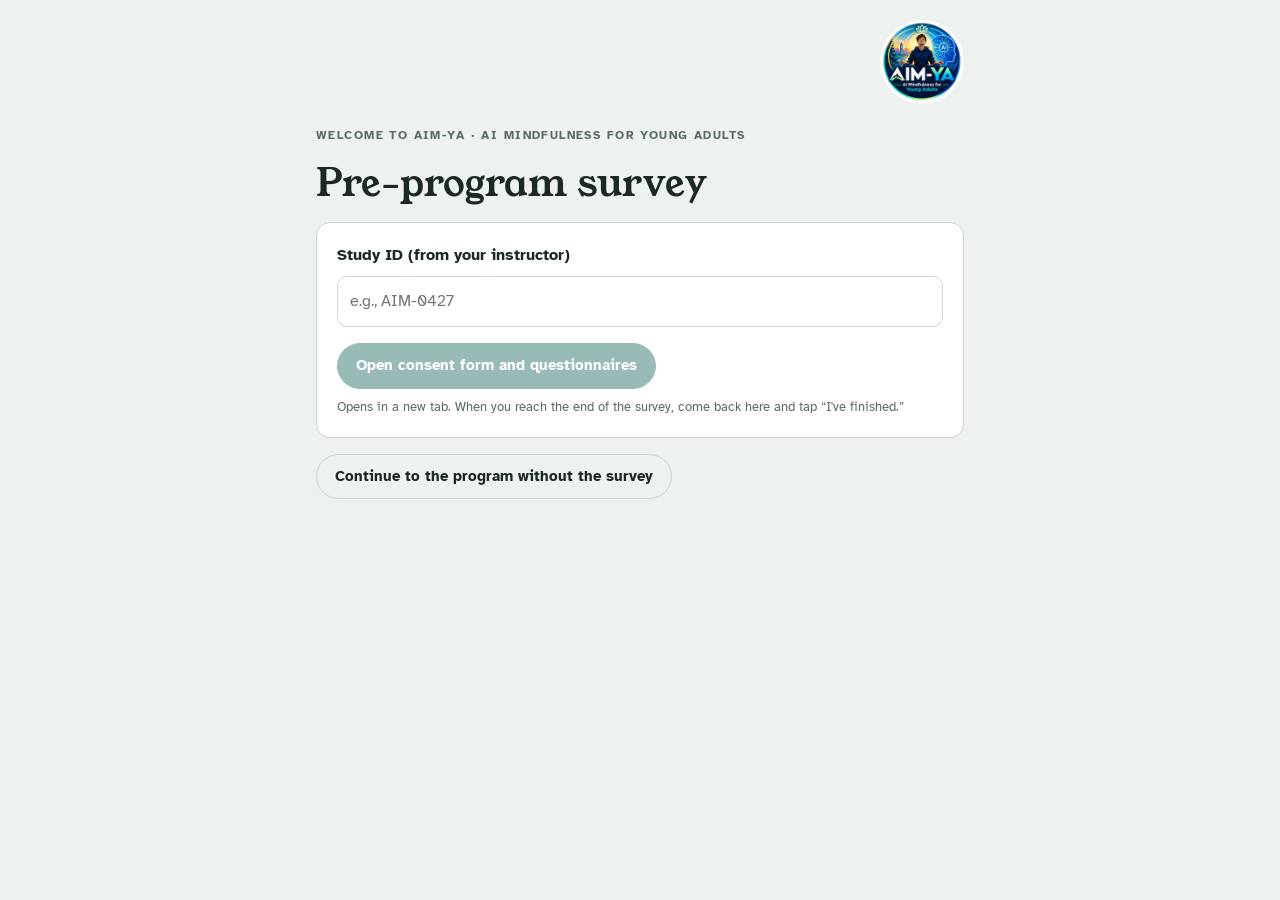
==== _template/index.html @ fd0c6e57 "AIM-YA app: shared app, versions (main, czech, wesleyan1), worksheets Co-Authored-By: Claude Opus 5." ====
<!doctype html>
<html lang="en">
<head>
<meta charset="utf-8">
<meta name="viewport" content="width=device-width,initial-scale=1,viewport-fit=cover">
<title>AIM-YA</title>
<link rel="icon" href="../media/logo.png">
<link rel="preconnect" href="https://fonts.googleapis.com">
<link rel="preconnect" href="https://fonts.gstatic.com" crossorigin>
<link rel="stylesheet" href="https://fonts.googleapis.com/css2?family=Young+Serif&family=Atkinson+Hyperlegible:ital,wght@0,400;0,700;1,400&family=JetBrains+Mono:wght@400;500&display=swap">
<link rel="stylesheet" href="../app/app.css">
</head>
<body>
<div class="wrap" id="app" aria-live="polite"></div>
<div class="toast" id="toast" hidden></div>
<script>
/* This page is the same in every version folder: the folder name picks the version in ../versions.js. */
window.AIMYA_VERSION=location.pathname.replace(/index\.html$/,"").split("/").filter(Boolean).pop();
window.AIMYA_ROOT="../";
</script>
<script src="../versions.js"></script>
<script src="../app/app.js"></script>
</body>
</html>
---- app/app.css ----
html,body{margin:0;padding:0}
[hidden]{display:none!important}
/* Layout: one calm reading column (app shell) with a bottom tab bar; each week is a four-beat stepper. */
:root{
  --bg:#EDF1EF; --surface:#FFFFFF; --surface-2:#E3E9E6; --ink:#1B2826; --muted:#5A6B67; --line:#CBD5D1;
  --accent:#1E6B64; --accent-ink:#FFFFFF; --accent-soft:#D3E6E2; --saffron:#C9861F; --saffron-soft:#F6E7CC;
  --good:#2E7D4F;
  --f-display:"Young Serif", Georgia, "Times New Roman", serif;
  --f-body:"Atkinson Hyperlegible", system-ui, -apple-system, "Segoe UI", sans-serif;
  --f-mono:"JetBrains Mono", ui-monospace, Menlo, Consolas, monospace;
  --r:14px;
}
@media (prefers-color-scheme: dark){ :root:not([data-theme="light"]){
  --bg:#101716; --surface:#18211F; --surface-2:#202B29; --ink:#E4ECE9; --muted:#9BABA6; --line:#2E3B38;
  --accent:#5FB8AD; --accent-ink:#0D1716; --accent-soft:#1F3532; --saffron:#E3A64A; --saffron-soft:#3A2E1B; --good:#6CC08F;
  color-scheme:dark }}
:root[data-theme="dark"]{
  --bg:#101716; --surface:#18211F; --surface-2:#202B29; --ink:#E4ECE9; --muted:#9BABA6; --line:#2E3B38;
  --accent:#5FB8AD; --accent-ink:#0D1716; --accent-soft:#1F3532; --saffron:#E3A64A; --saffron-soft:#3A2E1B; --good:#6CC08F;
  color-scheme:dark }

*{box-sizing:border-box}
html,body{height:100%}
body{background:var(--bg);color:var(--ink);font-family:var(--f-body);font-size:16px;line-height:1.55}
.wrap{max-width:680px;margin:0 auto;padding-inline:16px;padding-block:20px 48px}
h1,h2,h3{font-family:var(--f-display);font-weight:400;text-wrap:balance;margin:0;line-height:1.2}
h1{font-size:clamp(1.8rem,5vw,2.4rem)}
h2{font-size:1.5rem}
h3{font-size:1.15rem}
p{margin:0}
.muted{color:var(--muted)}
.eyebrow{font-size:.74rem;letter-spacing:.12em;text-transform:uppercase;color:var(--muted);font-weight:700}
.stack{display:flex;flex-direction:column;gap:16px}
.stack-s{display:flex;flex-direction:column;gap:8px}
.row{display:flex;gap:10px;flex-wrap:wrap;align-items:center}
button,.btn{font:inherit;cursor:pointer;border-radius:999px;border:1px solid var(--line);background:var(--surface);color:var(--ink);padding:10px 18px;font-weight:700;font-size:.95rem}
button:focus-visible,textarea:focus-visible,input:focus-visible{outline:3px solid var(--saffron);outline-offset:2px}
.btn-primary{background:var(--accent);border-color:var(--accent);color:var(--accent-ink)}
.btn-ghost{background:transparent}
.btn-sm{padding:6px 12px;font-size:.85rem}
button:disabled{opacity:.5;cursor:default}
textarea,input[type=text]{width:100%;font:inherit;color:var(--ink);background:var(--surface);border:1px solid var(--line);border-radius:10px;padding:12px}
textarea{min-height:120px;resize:vertical}
label{font-weight:700}
.panel{background:var(--surface);border:1px solid var(--line);border-radius:var(--r);padding:20px}
.quiet{background:var(--surface-2);border-radius:var(--r);padding:16px}

/* header */
.top{display:flex;justify-content:space-between;align-items:center;gap:12px;margin-bottom:22px}
.brand{display:flex;align-items:center;gap:10px;font-family:var(--f-display);font-size:1.1rem}
.mark{width:30px;height:30px;border-radius:50%;border:2px solid var(--accent);display:grid;place-items:center}
.mark::after{content:"";width:10px;height:10px;border-radius:50%;background:var(--saffron)}

/* tab bar */
.tabs{position:fixed;left:0;right:0;bottom:0;background:var(--surface);border-top:1px solid var(--line);padding:8px 12px calc(8px + env(safe-area-inset-bottom,0px));display:flex;justify-content:center;gap:4px;z-index:10}
.tabs button{border:0;background:transparent;border-radius:10px;padding:8px 14px;color:var(--muted);font-weight:700;font-size:.85rem;display:flex;flex-direction:column;align-items:center;gap:2px;min-width:72px}
.tabs button[aria-current="page"]{color:var(--accent);background:var(--accent-soft)}
.tabs svg{width:22px;height:22px}

/* home path */
.question{font-family:var(--f-display);font-size:1.25rem;line-height:1.35;border-left:3px solid var(--saffron);padding-left:14px}
.path{display:flex;flex-direction:column;gap:0;position:relative}
.wk{display:grid;grid-template-columns:44px 1fr;gap:14px;align-items:start;text-align:left;border:0;background:transparent;padding:12px 0;border-radius:0;font-weight:400;width:100%}
.wk .dot{width:44px;height:44px;border-radius:50%;border:2px solid var(--line);display:grid;place-items:center;font-family:var(--f-display);font-size:1.1rem;background:var(--surface);color:var(--muted);position:relative;z-index:1}
.wk.started .dot{border-color:var(--accent);color:var(--accent)}
.wk.done .dot{background:var(--accent);border-color:var(--accent);color:var(--accent-ink)}
.wk .body{min-width:0;background:var(--surface);border:1px solid var(--line);border-radius:var(--r);padding:14px 16px}
.wk:hover .body{border-color:var(--accent)}
.path::before{content:"";position:absolute;left:21px;top:30px;bottom:30px;width:2px;background:var(--line)}
.beats{display:flex;gap:6px;margin-top:10px}
.beats span{flex:1;height:5px;border-radius:3px;background:var(--surface-2)}
.beats span.on{background:var(--accent)}

/* week stepper */
.steps{display:grid;grid-template-columns:repeat(4,1fr);gap:6px;margin:18px 0 22px}
.steps button{border-radius:10px;padding:8px 4px;font-size:.8rem;display:flex;flex-direction:column;align-items:center;gap:2px;background:var(--surface)}
.steps button small{font-weight:400;color:var(--muted);font-size:.7rem}
.steps button[aria-current="step"]{border-color:var(--accent);background:var(--accent-soft);color:var(--ink)}
.steps button.complete::before{content:"✓";color:var(--good);font-size:.8rem}

.scale{display:flex;gap:8px}
.scale button{flex:1;padding:10px 0;border-radius:10px;font-variant-numeric:tabular-nums}
.scale button[aria-pressed="true"]{background:var(--accent);color:var(--accent-ink);border-color:var(--accent)}
.scale-ends{display:flex;justify-content:space-between;font-size:.78rem;color:var(--muted);margin-top:4px}

/* practice */
.timer{display:grid;place-items:center;gap:14px;padding:10px 0}
.ring{position:relative;width:min(260px,70vw);aspect-ratio:1;max-width:100%}
.ring svg{width:100%;height:100%;transform:rotate(-90deg)}
.ring .center{position:absolute;inset:0;display:grid;place-items:center;text-align:center}
.pacer{width:46%;aspect-ratio:1;border-radius:50%;background:var(--accent-soft);border:2px solid var(--accent);transform:scale(.55);transition:transform 1s linear}
.clock{position:absolute;bottom:22%;left:0;right:0;text-align:center;font-family:var(--f-mono);font-size:1.4rem;font-variant-numeric:tabular-nums}
.phase-label{position:absolute;top:22%;left:0;right:0;text-align:center;font-size:.78rem;letter-spacing:.1em;text-transform:uppercase;color:var(--muted);font-weight:700}
.cue{font-family:var(--f-display);font-size:1.2rem;text-align:center;min-height:3.2em;max-width:30ch;line-height:1.4}
.phaselist{display:flex;flex-direction:column;gap:6px;font-size:.92rem}
.phaselist div{display:flex;justify-content:space-between;gap:12px;padding:8px 12px;border-radius:8px;background:var(--surface-2)}
.phaselist div.now{background:var(--accent-soft);font-weight:700}
.seg{display:inline-flex;border:1px solid var(--line);border-radius:999px;padding:3px;gap:3px;background:var(--surface)}
.seg button{border:0;padding:6px 14px;font-size:.85rem}
.seg button[aria-pressed="true"]{background:var(--accent);color:var(--accent-ink)}
.switch{display:flex;align-items:center;gap:8px;font-weight:400;font-size:.88rem;color:var(--muted)}

/* explore */
.ethics{background:var(--saffron-soft);border-radius:var(--r);padding:18px;display:flex;flex-direction:column;gap:6px}
.ethics .eyebrow{color:var(--saffron)}
.prompt{font-family:var(--f-mono);font-size:.84rem;background:var(--surface-2);border-radius:10px;padding:14px;white-space:pre-wrap;word-break:break-word;line-height:1.5;max-height:260px;overflow:auto}
ol.labsteps{margin:0;padding-left:1.3em;display:flex;flex-direction:column;gap:6px}
.toolnote{font-size:.82rem;color:var(--muted)}
.loglist{display:flex;flex-direction:column;gap:6px}
.logitem{display:flex;justify-content:space-between;gap:10px;align-items:center;padding:8px 12px;background:var(--surface-2);border-radius:8px;font-size:.92rem}
.logitem span{min-width:0;overflow-wrap:anywhere}
.grid2{display:grid;grid-template-columns:1fr 1fr;gap:10px}
@media (max-width:520px){.grid2{grid-template-columns:1fr}}

/* gap */
.meter{height:6px;background:var(--surface-2);border-radius:3px;overflow:hidden;position:relative}
.meter i{position:absolute;inset:0 auto 0 0;background:var(--saffron);border-radius:3px;transition:width .2s}
.meter.ok i{background:var(--good)}
.counter{font-size:.82rem;color:var(--muted);font-variant-numeric:tabular-nums}
.pull{font-family:var(--f-display);font-size:1.15rem;line-height:1.45;color:var(--accent)}

/* journal */
.entry{border-top:1px solid var(--line);padding-top:14px;display:flex;flex-direction:column;gap:6px}
.entry p{white-space:pre-wrap;overflow-wrap:anywhere}

/* manifesto */
.manifesto{border:2px solid var(--accent);border-radius:var(--r);padding:24px;display:flex;flex-direction:column;gap:14px;background:var(--surface)}
.manifesto p{font-family:var(--f-display);font-size:1.1rem;line-height:1.45}

.onb-dots{display:flex;gap:6px;margin-bottom:22px}
.onb-dots span{flex:1;height:4px;border-radius:2px;background:var(--surface-2)}
.onb-dots span.on{background:var(--accent)}
.stats{display:grid;grid-template-columns:1fr 1fr;gap:10px}
@media (max-width:520px){.stats{grid-template-columns:1fr}}
.stat{background:var(--surface);border:1px solid var(--line);border-radius:var(--r);padding:16px;display:flex;flex-direction:column;gap:6px;min-width:0}
.stat-n{font-family:var(--f-display);font-size:1.9rem;color:var(--accent);line-height:1;font-variant-numeric:tabular-nums}
.stat p{font-size:.92rem}
.src{font-size:.8rem;color:var(--muted)}
.flow{display:flex;align-items:stretch;gap:8px;flex-wrap:wrap}
.flow .node{flex:1 1 150px;min-width:0;background:var(--surface);border:1px solid var(--line);border-radius:12px;padding:12px 14px;display:flex;flex-direction:column;gap:2px}
.flow .node span{font-size:.85rem;color:var(--muted)}
.flow .arrow{align-self:center;color:var(--saffron);font-size:1.4rem;font-weight:700}
@media (max-width:520px){.flow{flex-direction:column}.flow .arrow{transform:rotate(90deg)}}
.mapcard{background:var(--surface);border:1px solid var(--line);border-radius:var(--r);padding:16px;display:flex;flex-direction:column;gap:8px}
.mapcard.hi{border:2px solid var(--saffron)}
.mapcard.stress{background:var(--accent-soft);border-color:transparent}
.chip{font-size:.76rem;font-weight:700;padding:3px 10px;border-radius:999px;background:var(--surface-2);color:var(--muted)}
.chip.hi{background:var(--saffron-soft);color:var(--ink)}
.wk-tag{font-size:.78rem;font-weight:700;color:var(--accent);border:1px solid var(--accent);border-radius:999px;padding:2px 10px}
.refs{margin:0;padding-left:1.1em;display:flex;flex-direction:column;gap:8px;font-size:.88rem;overflow-wrap:anywhere}
.refs a{color:var(--accent)}
.draft{font-size:.85rem;font-weight:700;background:var(--saffron-soft);color:var(--ink);border-left:4px solid var(--saffron);border-radius:8px;padding:10px 12px}
.logo{width:84px;height:84px;border-radius:50%;flex:none}
@media (max-width:520px){.logo{width:68px;height:68px}}
.brand-sub{display:block;margin-top:2px;font-family:var(--f-body)}
.wk{cursor:pointer}
.wk:focus-visible{outline:none}
.wk:focus-visible .body{outline:3px solid var(--saffron);outline-offset:2px}
.wk.current .body{border:2px solid var(--accent)}
.glance-h{margin-top:10px}
.step-nav{display:flex;justify-content:space-between;align-items:center;gap:12px;margin-top:18px;padding-top:16px;border-top:1px solid var(--line)}
.btn-next{min-width:120px}
.btn-back{background:var(--surface)}
.step-of{margin-top:6px;font-size:.8rem;letter-spacing:.12em;text-transform:uppercase;font-weight:700;color:var(--muted)}
.beat-h{font-size:clamp(2.2rem,9vw,3.1rem);line-height:1.1;letter-spacing:-.01em}
.wk.final{cursor:default}
.wk.final:hover .body{border-color:var(--line)}
.wk.final .body{display:block}
.tool-req{border:2px solid var(--accent);border-radius:var(--r);padding:16px;background:var(--accent-soft)}
.tool-req .eyebrow{color:var(--accent)}
.chips{display:flex;flex-wrap:wrap;gap:8px}
.chip-btn{border-radius:999px;padding:7px 14px;font-size:.9rem;font-weight:700;background:var(--surface);border:1px solid var(--line)}
.chip-btn[aria-pressed="true"]{background:var(--accent);border-color:var(--accent);color:var(--accent-ink)}
.scale11{display:grid;grid-template-columns:repeat(11,1fr);gap:4px}
.scale11 button{padding:9px 0;border-radius:8px;font-size:.88rem;font-variant-numeric:tabular-nums}
.scale11 button[aria-pressed="true"]{background:var(--accent);color:var(--accent-ink);border-color:var(--accent)}
.seg-wrap{display:flex;flex-wrap:wrap;border-radius:14px}
.seg-wrap button{border-radius:10px}
.levels{margin:0;padding-left:1.2em;display:flex;flex-direction:column;gap:6px;font-size:.94rem}
.evidence{background:var(--surface);border:1px solid var(--line);border-left:4px solid var(--accent);border-radius:var(--r);padding:16px}
.bars{display:flex;flex-direction:column;gap:6px}
.bars-l{font-weight:700;font-size:.9rem}
.bar-row{display:grid;grid-template-columns:64px 1fr 28px;gap:10px;align-items:center;font-size:.86rem}
.bar-track{height:10px;background:var(--surface-2);border-radius:5px;overflow:hidden;position:relative}
.bar-track i{position:absolute;inset:0 auto 0 0;border-radius:5px}
.bar-v{font-variant-numeric:tabular-nums;text-align:right;font-weight:700}
.cues-panel{border:1px solid var(--line);border-radius:var(--r);padding:12px 16px;background:var(--surface)}
.cues-panel summary{cursor:pointer;font-weight:700;color:var(--accent)}
.intro-video{width:100%;max-width:100%;aspect-ratio:16/9;border-radius:var(--r);background:#000;display:block}
.video-slot{display:flex;gap:14px;align-items:center;border:2px dashed var(--line);border-radius:var(--r);padding:16px;color:var(--accent);aspect-ratio:16/9;max-width:100%;justify-content:center}
.audio-slot{display:flex;gap:14px;align-items:flex-start;border:2px dashed var(--line);border-radius:var(--r);padding:16px;color:var(--accent)}
.audio-slot .muted{font-size:.9rem}
.slot-file{font-family:var(--f-mono);font-size:.78rem;color:var(--muted);overflow-wrap:anywhere}
.qbtn{text-decoration:none;display:inline-block;border-radius:999px;padding:10px 18px;font-weight:700;font-size:.95rem;background:var(--accent);color:var(--accent-ink);border:1px solid var(--accent)}
.qbtn:focus-visible{outline:3px solid var(--saffron);outline-offset:2px}
.qbtn[aria-disabled="true"]{opacity:.45;cursor:not-allowed}
.consent-row{display:grid;grid-template-columns:24px 1fr;gap:10px;align-items:start;font-weight:400}
.consent-row input{width:20px;height:20px;margin-top:2px;accent-color:var(--accent)}
.items{display:flex;flex-direction:column;gap:12px}
.item{border:1px solid var(--line);border-radius:12px;background:var(--surface);padding:14px 16px;margin:0;display:flex;flex-direction:column;gap:12px;min-width:0}
.item legend{float:left;width:100%;padding:0;display:grid;grid-template-columns:28px 1fr;gap:8px;font-weight:700;line-height:1.45}
.item legend + *{clear:both}
.item-n{color:var(--muted);font-variant-numeric:tabular-nums;font-weight:400}
.opts{display:grid;grid-template-columns:repeat(auto-fit,minmax(88px,1fr));gap:6px}
.opts.compact{grid-template-columns:repeat(7,1fr)}
.opts button{border-radius:10px;padding:8px 4px;display:flex;flex-direction:column;align-items:center;gap:2px;font-variant-numeric:tabular-nums}
.opts.compact button{padding:10px 0}
.opts button small{font-weight:400;font-size:.72rem;color:var(--muted);text-align:center;line-height:1.2}
.opts button[aria-checked="true"]{background:var(--accent);border-color:var(--accent);color:var(--accent-ink)}
.opts button[aria-checked="true"] small{color:var(--accent-ink)}
.sticky-submit{position:sticky;bottom:calc(76px + env(safe-area-inset-bottom,0px));background:var(--bg);padding-block:10px}
.tablewrap{overflow-x:auto;background:var(--surface);border:1px solid var(--line);border-radius:var(--r)}
table{border-collapse:collapse;width:100%;font-size:.92rem;font-variant-numeric:tabular-nums}
th,td{text-align:left;padding:10px 12px;border-bottom:1px solid var(--line)}
th{font-size:.72rem;letter-spacing:.1em;text-transform:uppercase;color:var(--muted)}
tr.sub td:first-child{padding-left:28px;color:var(--muted)}
.up-good{color:var(--good);font-weight:700}
.up-neutral{color:var(--saffron);font-weight:700}
.tabs button{min-width:64px;padding:8px 8px}
.tabs button[hidden]{display:none}
.toast{position:fixed;left:50%;bottom:calc(24px + env(safe-area-inset-bottom,0px));transform:translateX(-50%);background:var(--ink);color:var(--bg);padding:8px 16px;border-radius:999px;font-size:.88rem;z-index:20}
.chart text{fill:var(--muted);font-family:var(--f-body);font-size:11px}
.notice{font-size:.82rem;color:var(--muted);border:1px dashed var(--line);border-radius:10px;padding:10px 12px}
@media (prefers-reduced-motion:reduce){.pacer,.meter i{transition:none}}
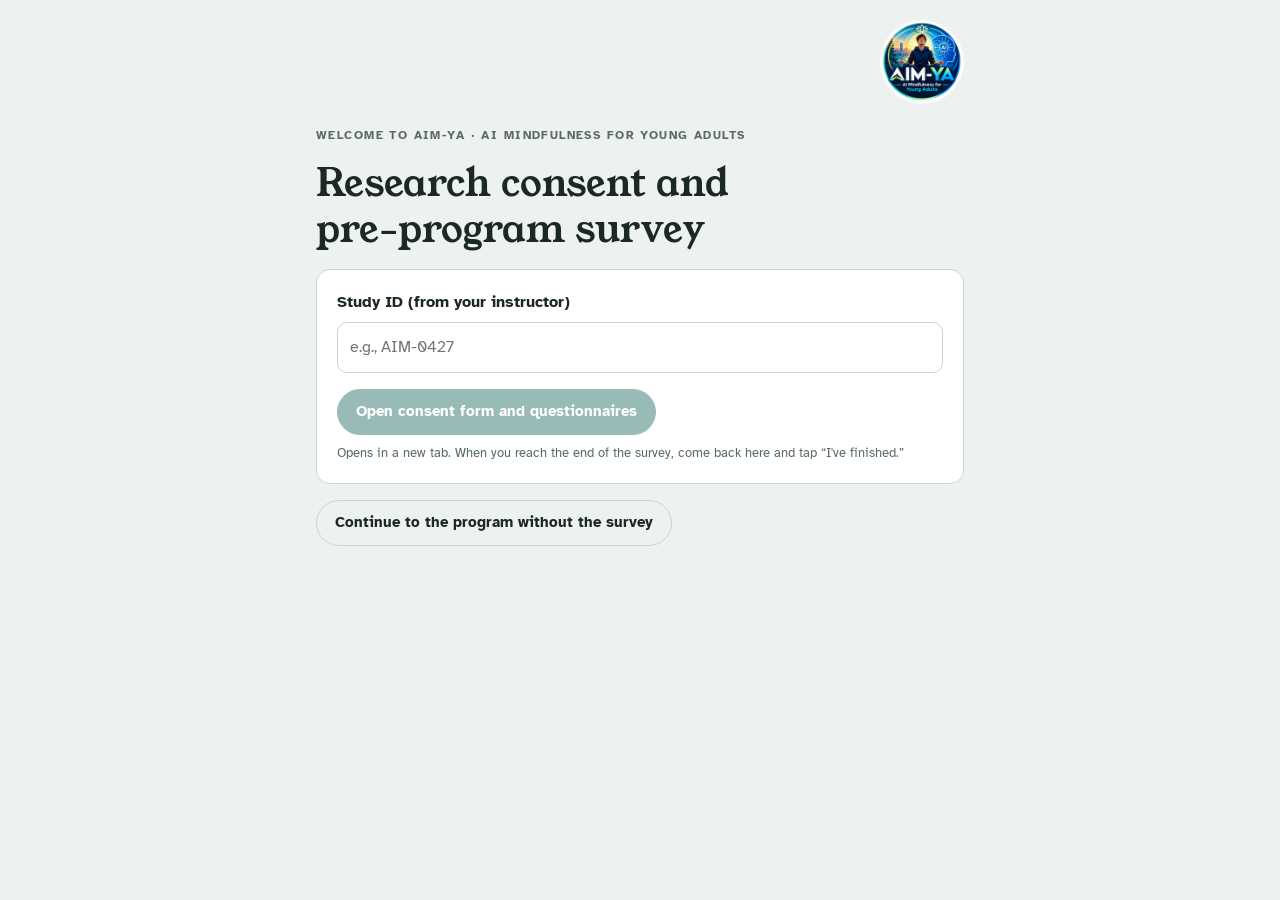
==== commit bd9fd540: "Open on the research consent page every visit until the pre-survey is done Co-Authored-By: Claude Op" ====
--- a/_template/index.html
+++ b/_template/index.html
@@ -8,7 +8,7 @@
 <link rel="preconnect" href="https://fonts.googleapis.com">
 <link rel="preconnect" href="https://fonts.gstatic.com" crossorigin>
 <link rel="stylesheet" href="https://fonts.googleapis.com/css2?family=Young+Serif&family=Atkinson+Hyperlegible:ital,wght@0,400;0,700;1,400&family=JetBrains+Mono:wght@400;500&display=swap">
-<link rel="stylesheet" href="../app/app.css">
+<link rel="stylesheet" href="../app/app.css?v=2">
 </head>
 <body>
 <div class="wrap" id="app" aria-live="polite"></div>
@@ -18,7 +18,7 @@
 window.AIMYA_VERSION=location.pathname.replace(/index\.html$/,"").split("/").filter(Boolean).pop();
 window.AIMYA_ROOT="../";
 </script>
-<script src="../versions.js"></script>
-<script src="../app/app.js"></script>
+<script src="../versions.js?v=2"></script>
+<script src="../app/app.js?v=2"></script>
 </body>
 </html>
